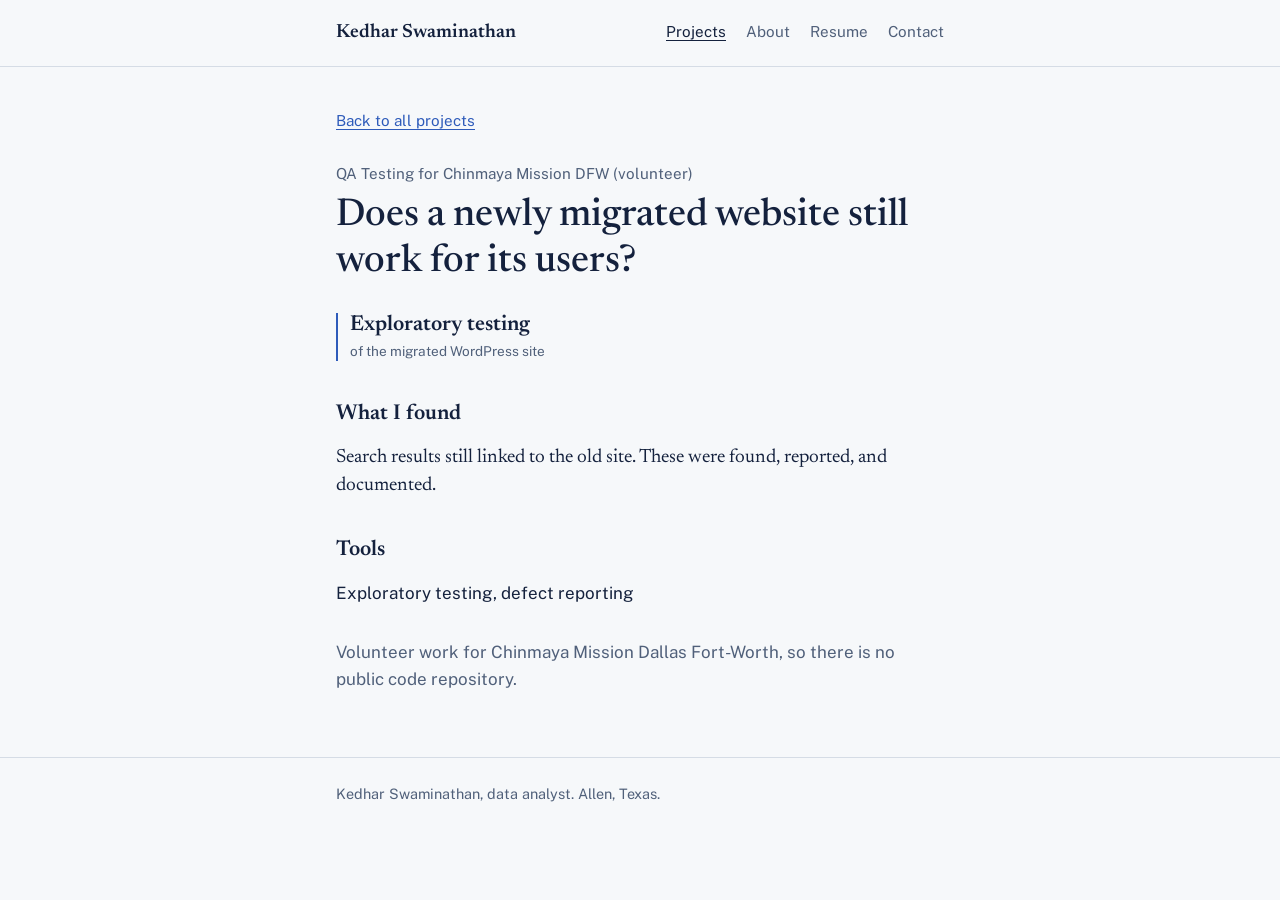
==== cmdfw-qa.html @ c768e2d2 "Add files via upload" ====
<!doctype html>
<html lang="en">
<head>
<meta charset="utf-8">
<meta name="viewport" content="width=device-width, initial-scale=1">
<title>QA Testing for Chinmaya Mission DFW (volunteer) | Kedhar Swaminathan</title>
<meta name="description" content="Does a newly migrated website still work for its users?">
<link rel="preconnect" href="https://fonts.googleapis.com"><link rel="preconnect" href="https://fonts.gstatic.com" crossorigin><link href="https://fonts.googleapis.com/css2?family=Newsreader:opsz,wght@6..72,400;6..72,500;6..72,600&family=Public+Sans:wght@400;500&display=swap" rel="stylesheet">
<link rel="stylesheet" href="../styles.css">
</head>
<body>
<header class="site-header"><div class="wrap">
<a class="wordmark" href="../index.html">Kedhar Swaminathan</a>
<nav class="site-nav" aria-label="Main"><a href="../index.html#projects" aria-current="page">Projects</a><a href="../index.html#about">About</a><a href="../resume.pdf">Resume</a><a href="../index.html#contact">Contact</a></nav>
</div></header>
<main class="wrap">

<article class="detail">
  <a class="back" href="../index.html#projects">Back to all projects</a>
  <p class="project-name">QA Testing for Chinmaya Mission DFW (volunteer)</p>
  <h1>Does a newly migrated website still work for its users?</h1>
  <dl class="numbers single"><div><dt>Exploratory testing</dt><dd>of the migrated WordPress site</dd></div></dl>
  <div class="block">
    <h2>What I found</h2>
    <p class="finding">Search results still linked to the old site. These were found, reported, and documented.</p>
  </div>
  <div class="block">
    <h2>Tools</h2>
    <p>Exploratory testing, defect reporting</p>
  </div>
  <p class="muted">Volunteer work for Chinmaya Mission Dallas Fort-Worth, so there is no public code repository.</p>
</article>

</main>
<footer class="site-footer"><div class="wrap">Kedhar Swaminathan, data analyst. Allen, Texas.</div></footer>
</body>
</html>
---- styles.css ----
/* Kedhar Swaminathan — portfolio
   Type: Newsreader (questions, headings) + Public Sans (everything else).
   Public Sans was designed for U.S. government sites, a nod to the public data these projects use. */

:root {
  --paper: #f6f8fa;
  --ink: #14213d;
  --slate: #50607a;
  --rule: #d5dce5;
  --accent: #2e5bba;
  --accent-soft: #e3eaf7;
  --measure: 40rem;
  --serif: "Newsreader", Georgia, "Times New Roman", serif;
  --sans: "Public Sans", "Helvetica Neue", Arial, sans-serif;
}

@media (prefers-color-scheme: dark) {
  :root {
    --paper: #0f1726;
    --ink: #e6ecf4;
    --slate: #9aa8bc;
    --rule: #26324a;
    --accent: #8aaaf0;
    --accent-soft: #1a2640;
  }
}

*, *::before, *::after { box-sizing: border-box; }

html { -webkit-text-size-adjust: 100%; }

body {
  margin: 0;
  background: var(--paper);
  color: var(--ink);
  font-family: var(--sans);
  font-size: 1.0625rem;
  line-height: 1.6;
}

a { color: var(--accent); text-underline-offset: 0.18em; text-decoration-thickness: 1px; }
a:hover { text-decoration-thickness: 2px; }
a:focus-visible { outline: 2px solid var(--accent); outline-offset: 3px; border-radius: 2px; }

.wrap { max-width: var(--measure); margin: 0 auto; padding: 0 1rem; }

/* Header */
.site-header { border-bottom: 1px solid var(--rule); }
.site-header .wrap {
  display: flex; flex-wrap: wrap; gap: 0.5rem 1.5rem;
  align-items: baseline; justify-content: space-between;
  padding-top: 1.1rem; padding-bottom: 1.1rem;
}
.wordmark { font-family: var(--serif); font-size: 1.2rem; font-weight: 600; color: var(--ink); text-decoration: none; }
.site-nav { display: flex; gap: 1.25rem; font-size: 0.95rem; }
.site-nav a { color: var(--slate); text-decoration: none; }
.site-nav a:hover, .site-nav a[aria-current="page"] { color: var(--ink); text-decoration: underline; }

/* Intro */
.intro { padding: 3.5rem 0 1rem; }
.intro p {
  font-family: var(--serif); font-size: clamp(1.5rem, 4.2vw, 2rem);
  line-height: 1.3; margin: 0; font-weight: 400;
}
.intro .sub { font-family: var(--sans); font-size: 1rem; color: var(--slate); margin-top: 1rem; line-height: 1.6; }

/* Project list: each project is introduced by its question */
.projects { list-style: none; margin: 2.5rem 0 0; padding: 0; }
.project { padding: 2rem 0; border-top: 1px solid var(--rule); }
.project:last-child { border-bottom: 1px solid var(--rule); }
.project-name { font-size: 0.95rem; color: var(--slate); margin: 0 0 0.4rem; }
.project h2 { font-family: var(--serif); font-size: 1.6rem; line-height: 1.25; font-weight: 500; margin: 0 0 1.1rem; }
.project h2 a { color: var(--ink); text-decoration: none; }
.project h2 a:hover { color: var(--accent); }
.project-link { font-size: 0.95rem; }

/* Key numbers */
.numbers {
  display: grid; grid-template-columns: repeat(3, minmax(0, 1fr));
  gap: 1rem; margin: 0 0 1.1rem; padding: 0;
}
.numbers div { border-left: 2px solid var(--accent); padding-left: 0.75rem; }
.numbers dt { font-family: var(--serif); font-size: 1.35rem; font-weight: 600; line-height: 1.2; order: -1; }
.numbers dd { margin: 0.2rem 0 0; font-size: 0.85rem; color: var(--slate); line-height: 1.4; }
.numbers div { display: flex; flex-direction: column; }
.numbers.single { grid-template-columns: 1fr; }

/* Sections */
section { padding: 3rem 0 0; }
section > h2, .detail h2 { font-family: var(--serif); font-size: 1.35rem; font-weight: 600; margin: 0 0 0.75rem; }
p { margin: 0 0 1rem; }
.muted { color: var(--slate); }

.contact-list { list-style: none; padding: 0; margin: 0; }
.contact-list li { padding: 0.35rem 0; }
.contact-list span { display: inline-block; min-width: 5.5rem; color: var(--slate); }

/* Detail pages */
.detail { padding: 2.5rem 0 0; }
.back { font-size: 0.95rem; }
.detail h1 { font-family: var(--serif); font-size: clamp(1.75rem, 5vw, 2.4rem); line-height: 1.2; font-weight: 500; margin: 0.4rem 0 1.75rem; }
.detail .project-name { margin-top: 1.75rem; }
.detail .numbers { margin-bottom: 2.25rem; }
.detail .block { margin-bottom: 2rem; }
.finding { font-family: var(--serif); font-size: 1.2rem; line-height: 1.5; }
.repo-link {
  display: inline-block; padding: 0.6rem 1rem; border: 1px solid var(--accent);
  border-radius: 4px; text-decoration: none; font-weight: 500;
}
.repo-link:hover { background: var(--accent-soft); }

/* Footer */
.site-footer { margin-top: 4rem; border-top: 1px solid var(--rule); padding: 1.5rem 0 2.5rem; font-size: 0.9rem; color: var(--slate); }

@media (max-width: 30rem) {
  .numbers { grid-template-columns: 1fr; gap: 0.75rem; }
  .project h2 { font-size: 1.4rem; }
}
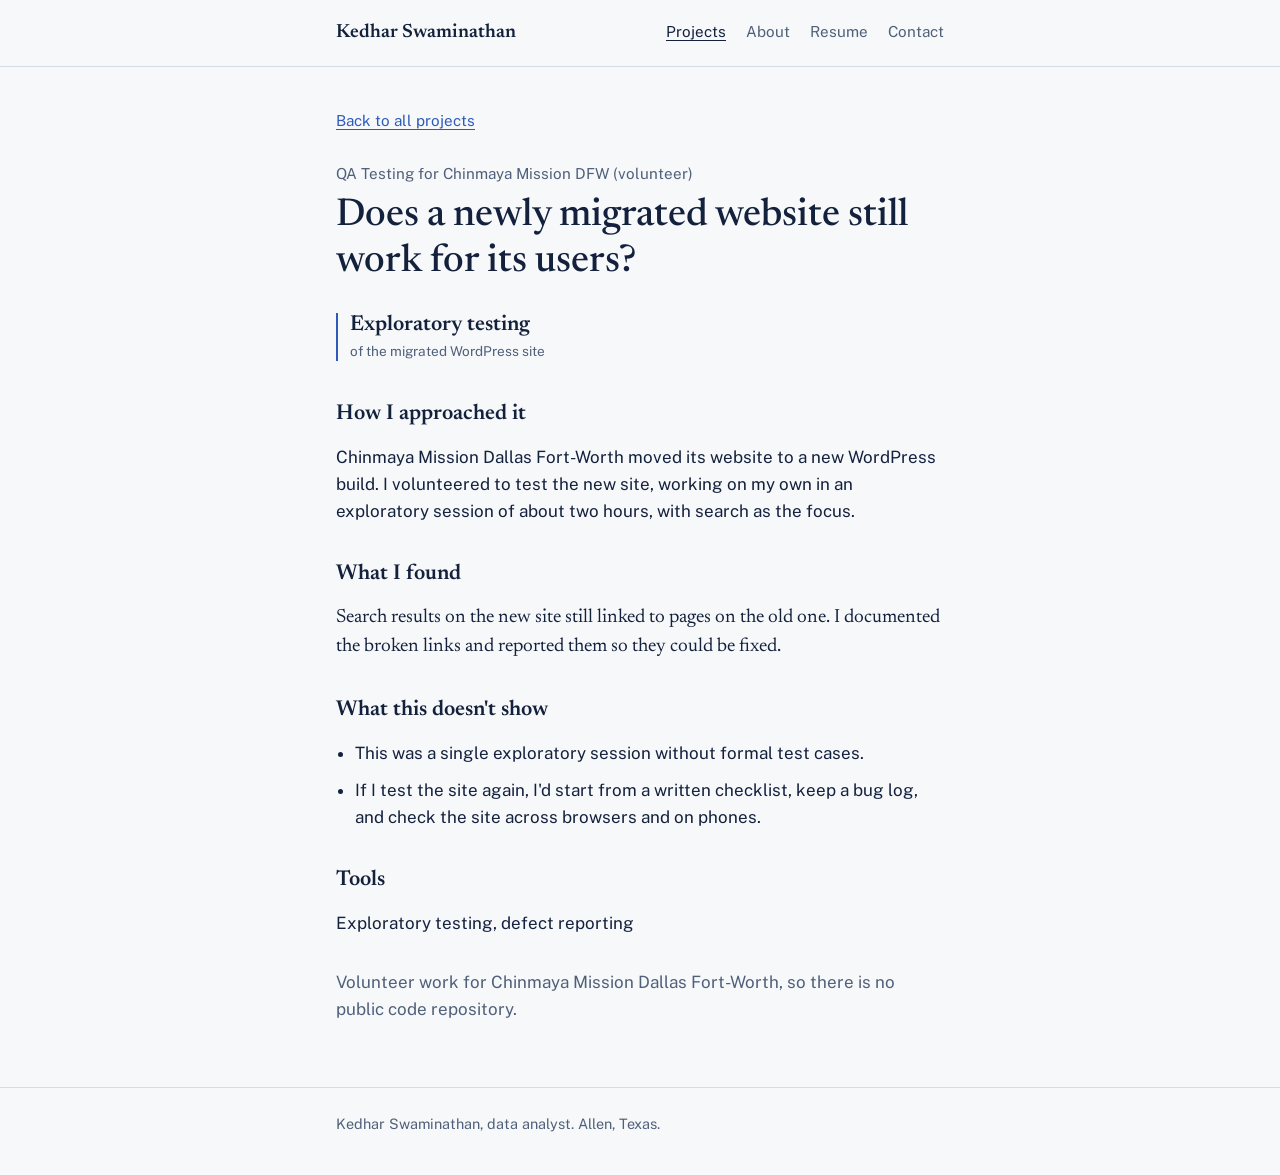
==== commit 86e5cc23: "Add files via upload Add project walkthroughs and charts" ====
--- a/cmdfw-qa.html
+++ b/cmdfw-qa.html
@@ -5,24 +5,33 @@
 <meta name="viewport" content="width=device-width, initial-scale=1">
 <title>QA Testing for Chinmaya Mission DFW (volunteer) | Kedhar Swaminathan</title>
 <meta name="description" content="Does a newly migrated website still work for its users?">
-<link rel="preconnect" href="https://fonts.googleapis.com"><link rel="preconnect" href="https://fonts.gstatic.com" crossorigin><link href="https://fonts.googleapis.com/css2?family=Newsreader:opsz,wght@6..72,400;6..72,500;6..72,600&family=Public+Sans:wght@400;500&display=swap" rel="stylesheet">
-<link rel="stylesheet" href="../styles.css">
+<link rel="preconnect" href="https://fonts.googleapis.com"><link rel="preconnect" href="https://fonts.gstatic.com" crossorigin><link href="https://fonts.googleapis.com/css2?family=Newsreader:opsz,wght@6..72,400;6..72,500;6..72,600&family=Public+Sans:wght@400;500;600&display=swap" rel="stylesheet">
+<link rel="stylesheet" href="styles.css">
 </head>
 <body>
 <header class="site-header"><div class="wrap">
-<a class="wordmark" href="../index.html">Kedhar Swaminathan</a>
-<nav class="site-nav" aria-label="Main"><a href="../index.html#projects" aria-current="page">Projects</a><a href="../index.html#about">About</a><a href="../resume.pdf">Resume</a><a href="../index.html#contact">Contact</a></nav>
+<a class="wordmark" href="index.html">Kedhar Swaminathan</a>
+<nav class="site-nav" aria-label="Main"><a href="index.html#projects" aria-current="page">Projects</a><a href="index.html#about">About</a><a href="resume.pdf">Resume</a><a href="index.html#contact">Contact</a></nav>
 </div></header>
 <main class="wrap">
 
 <article class="detail">
-  <a class="back" href="../index.html#projects">Back to all projects</a>
+  <a class="back" href="index.html#projects">Back to all projects</a>
   <p class="project-name">QA Testing for Chinmaya Mission DFW (volunteer)</p>
   <h1>Does a newly migrated website still work for its users?</h1>
   <dl class="numbers single"><div><dt>Exploratory testing</dt><dd>of the migrated WordPress site</dd></div></dl>
+  
+  <div class="block">
+    <h2>How I approached it</h2>
+    <p>Chinmaya Mission Dallas Fort-Worth moved its website to a new WordPress build. I volunteered to test the new site, working on my own in an exploratory session of about two hours, with search as the focus.</p>
+  </div>
   <div class="block">
     <h2>What I found</h2>
-    <p class="finding">Search results still linked to the old site. These were found, reported, and documented.</p>
+    <p class="finding">Search results on the new site still linked to pages on the old one. I documented the broken links and reported them so they could be fixed.</p>
+  </div>
+  <div class="block">
+    <h2>What this doesn't show</h2>
+    <ul class="limits"><li>This was a single exploratory session without formal test cases.</li><li>If I test the site again, I&#x27;d start from a written checklist, keep a bug log, and check the site across browsers and on phones.</li></ul>
   </div>
   <div class="block">
     <h2>Tools</h2>
--- a/styles.css
+++ b/styles.css
@@ -109,6 +109,68 @@
 }
 .repo-link:hover { background: var(--accent-soft); }
 
+/* Limitations list */
+.limits { margin: 0; padding-left: 1.2rem; }
+.limits li { margin-bottom: 0.6rem; }
+
+/* Charts */
+:root {
+  --s1: #2a78d6; --s2: #eb6834; --s3: #1baf7a;
+  --bar-gray: #aab4c3; --grid: #e2e7ee; --hatch-bg: #e3eaf7;
+}
+@media (prefers-color-scheme: dark) {
+  :root { --s1: #3987e5; --s2: #d95926; --s3: #199e70; --bar-gray: #4a5770; --grid: #1f2a3f; --hatch-bg: #1a2640; }
+}
+.figure { margin: 0 0 2.5rem; padding: 1.25rem 0 0; border-top: 1px solid var(--rule); }
+.figure h2 { font-family: var(--serif); font-size: 1.2rem; font-weight: 600; margin: 0 0 0.75rem; }
+.chart { display: block; width: 100%; height: auto; overflow: visible; font-family: var(--sans); }
+.chart .c-grid { stroke: var(--grid); stroke-width: 1; }
+.chart .c-axis { stroke: var(--rule); stroke-width: 1.5; }
+.chart .c-tick { fill: var(--slate); font-size: 12px; }
+.chart .c-label { fill: var(--ink); font-size: 13px; }
+.chart .c-strong { font-weight: 600; }
+.chart .c-value { fill: var(--slate); font-size: 13px; }
+.chart .c-value-in { fill: #ffffff; font-size: 13px; font-weight: 500; }
+.chart .c-halo { fill: var(--ink); font-weight: 500; paint-order: stroke; stroke: var(--paper); stroke-width: 5px; stroke-linejoin: round; }
+@media (prefers-color-scheme: dark) { .chart .c-value-in { fill: var(--paper); } }
+.chart .c-bar { fill: var(--accent); }
+.chart .c-bar-gray { fill: var(--bar-gray); }
+.chart .c-hatch-bg { fill: var(--hatch-bg); }
+.chart .c-hatch-line { stroke: var(--accent); }
+.chart .c-ref { stroke: var(--ink); stroke-width: 1.5; stroke-dasharray: 4 4; }
+.chart .c-ref-label { fill: var(--ink); font-size: 12px; }
+.chart .c-line { fill: none; stroke-width: 2; stroke-linejoin: round; }
+.chart .c-dot { stroke: var(--paper); stroke-width: 2; }
+.chart .c-leader { stroke-width: 1; stroke-dasharray: 2 3; }
+.chart .c-s1 { stroke: var(--s1); } .chart .c-dot.c-s1 { fill: var(--s1); }
+.chart .c-s2 { stroke: var(--s2); } .chart .c-dot.c-s2 { fill: var(--s2); }
+.chart .c-s3 { stroke: var(--s3); } .chart .c-dot.c-s3 { fill: var(--s3); }
+.chart .c-mark:hover path, .chart .c-mark:hover .c-dot { opacity: 0.8; }
+.chart-legend { display: flex; flex-wrap: wrap; gap: 0.4rem 1.25rem; font-size: 0.85rem; color: var(--slate); margin: 0 0 0.5rem; }
+.chart-legend .key { display: inline-block; width: 14px; height: 3px; border-radius: 2px; margin-right: 0.4rem; vertical-align: middle; }
+.chart-legend .key.c-s1 { background: var(--s1); }
+.chart-legend .key.c-s2 { background: var(--s2); }
+.chart-legend .key.c-s3 { background: var(--s3); }
+.figure figcaption { font-size: 0.9rem; color: var(--slate); margin-top: 0.75rem; line-height: 1.5; }
+.chart-table { margin-top: 0.75rem; font-size: 0.9rem; }
+.chart-table summary { cursor: pointer; color: var(--accent); }
+.chart-table summary:focus-visible { outline: 2px solid var(--accent); outline-offset: 3px; }
+.chart-table table { border-collapse: collapse; margin-top: 0.75rem; width: 100%; }
+.chart-table th, .chart-table td { text-align: left; padding: 0.4rem 0.75rem 0.4rem 0; border-bottom: 1px solid var(--rule); vertical-align: top; }
+.chart-table th { font-weight: 600; }
+@media (forced-colors: active) {
+  .chart .c-bar, .chart .c-bar-gray { fill: CanvasText; }
+}
+
+.chart-narrow { display: none; }
+.legend-result { display: none; }
+@media (max-width: 30rem) { .legend-result { display: inline; } .chart-legend { flex-direction: column; } }
+@media (max-width: 30rem) {
+  .chart-wide { display: none; }
+  .chart-narrow { display: block; }
+}
+.chart .c-halo-soft { paint-order: stroke; stroke: var(--paper); stroke-width: 4px; stroke-linejoin: round; }
+
 /* Footer */
 .site-footer { margin-top: 4rem; border-top: 1px solid var(--rule); padding: 1.5rem 0 2.5rem; font-size: 0.9rem; color: var(--slate); }
 
